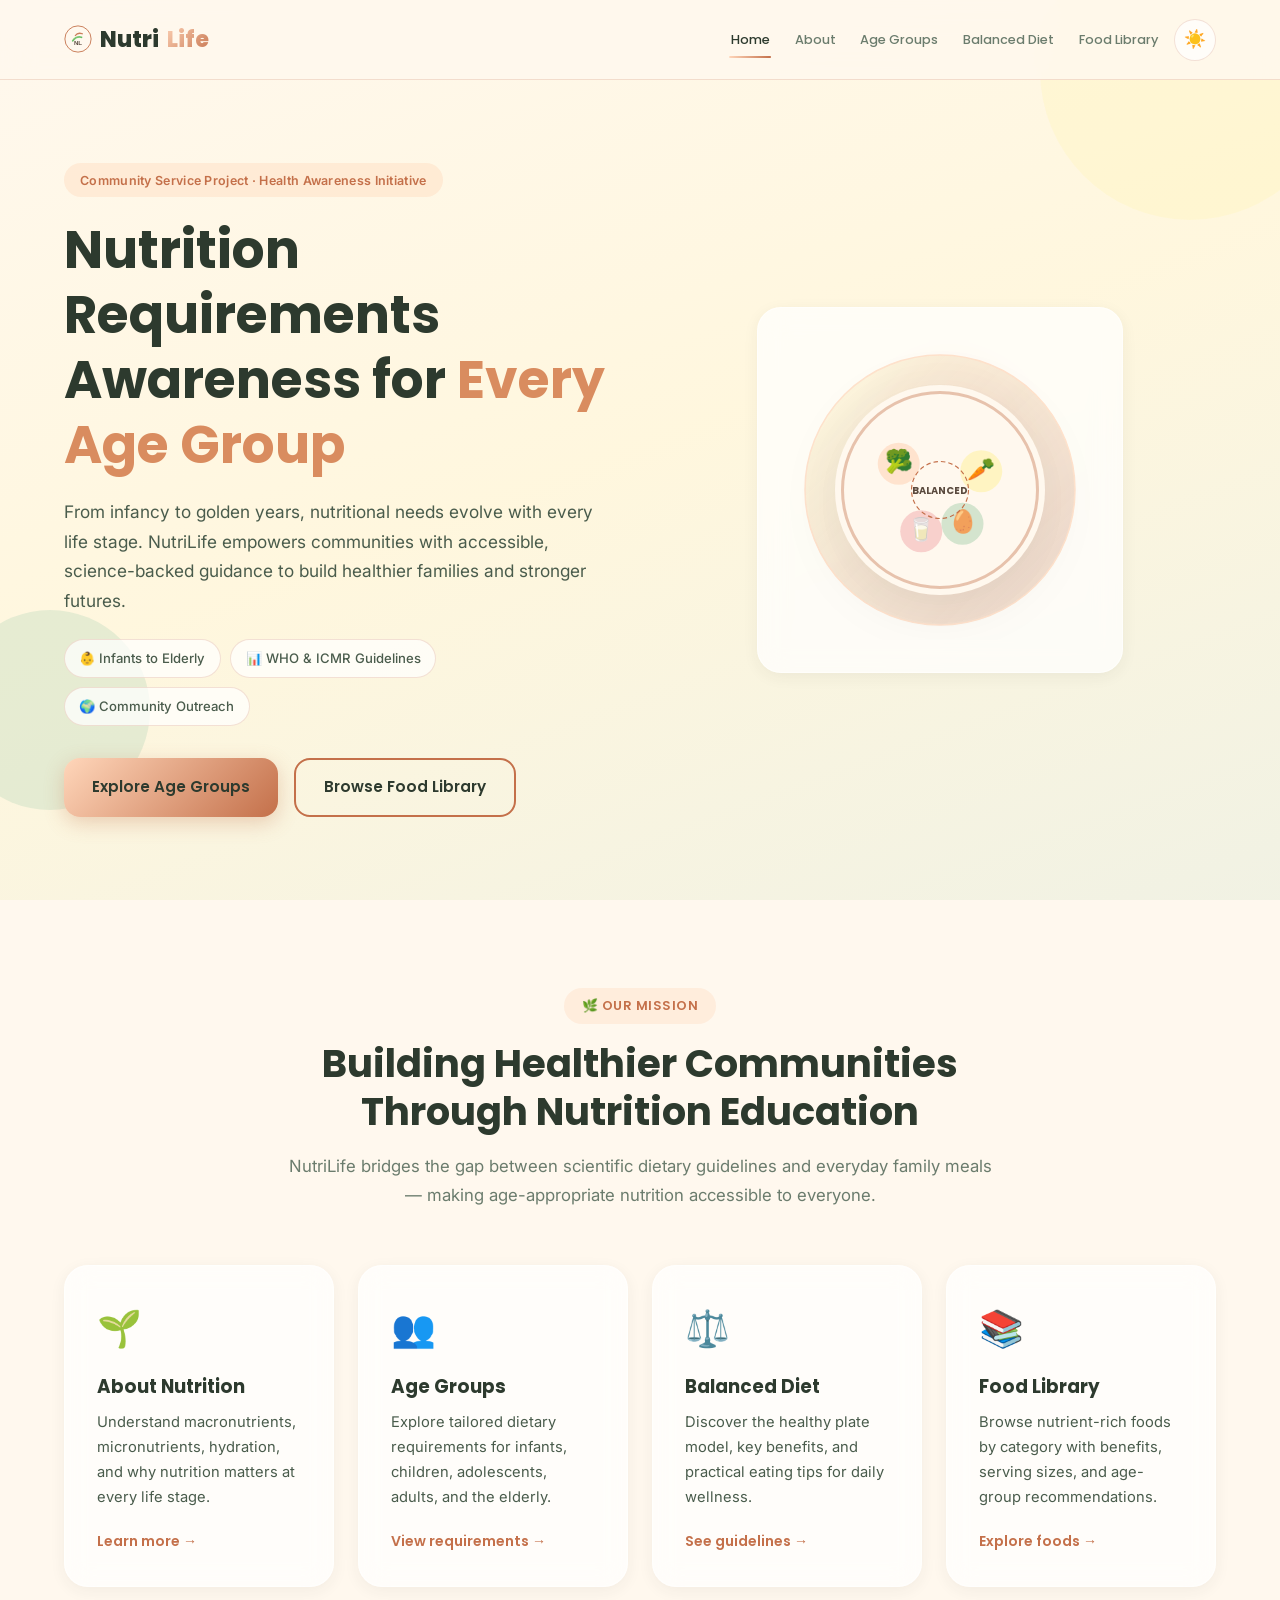
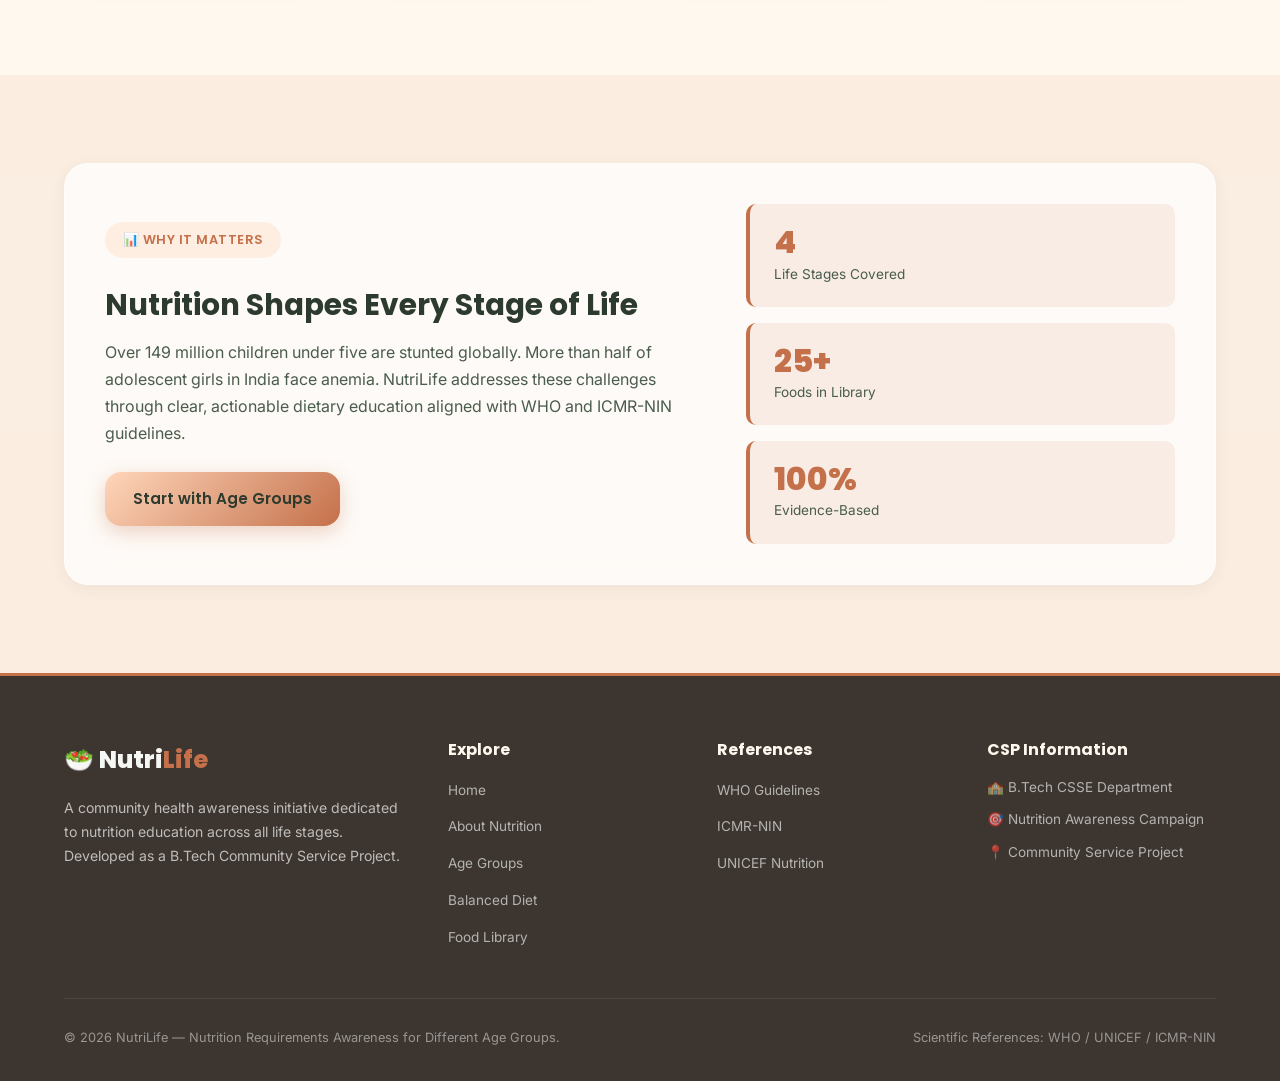
==== NutriLife/index.html @ 869814f8 "Add files via upload" ====
<!DOCTYPE html>
<html lang="en" data-theme="light">
<head>
  <meta charset="UTF-8">
  <meta name="viewport" content="width=device-width, initial-scale=1.0">
  <title>NutriLife | Home — Nutrition Awareness for Every Age Group</title>
  <meta name="description" content="NutriLife is a community health awareness initiative promoting evidence-based nutrition requirements across all life stages.">
  <link rel="icon" href="data:image/svg+xml,<svg xmlns=%22http://www.w3.org/2000/svg%22 viewBox=%220 0 100 100%22><text y=%22.9em%22 font-size=%2290%22>🥗</text></svg>">
  <link rel="preconnect" href="https://fonts.googleapis.com">
  <link rel="preconnect" href="https://fonts.gstatic.com" crossorigin>
  <link rel="stylesheet" href="css/style.css">
</head>
<body data-page="home">

  <a href="#main-content" class="skip-link">Skip to main content</a>

  <header class="header" id="header">
    <div class="container nav-container">
      <a href="index.html" class="logo" aria-label="NutriLife Home">
        <img src="images/logo-icon.svg" class="logo-icon" alt="NutriLife logo" aria-hidden="false">
        Nutri<span>Life</span>
      </a>
      <div class="header-right">
        <button class="nav-toggle" id="nav-toggle" aria-label="Open navigation menu" aria-expanded="false" aria-controls="nav-menu">
          <span class="nav-toggle-bar"></span>
          <span class="nav-toggle-bar"></span>
          <span class="nav-toggle-bar"></span>
        </button>
        <nav class="nav" aria-label="Primary navigation">
          <ul class="nav-menu" id="nav-menu">
            <li><a href="index.html" class="nav-link active">Home</a></li>
            <li><a href="about.html" class="nav-link">About</a></li>
            <li><a href="age-groups.html" class="nav-link">Age Groups</a></li>
            <li><a href="balanced-diet.html" class="nav-link">Balanced Diet</a></li>
            <li><a href="food-library.html" class="nav-link">Food Library</a></li>
          </ul>
        </nav>
        <button class="theme-toggle" id="theme-toggle" aria-label="Switch to dark mode">
          <span class="theme-icon theme-icon-light" aria-hidden="true">☀️</span>
          <span class="theme-icon theme-icon-dark" aria-hidden="true">🌙</span>
        </button>
      </div>
    </div>
  </header>

  <div class="nav-overlay" id="nav-overlay" aria-hidden="true"></div>

  <main id="main-content">

    <section class="hero">
      <div class="hero-bg-shapes" aria-hidden="true">
        <span class="shape shape-1"></span>
        <span class="shape shape-2"></span>
        <span class="shape shape-3"></span>
      </div>
      <div class="container hero-grid">
        <div class="hero-content reveal">
          <span class="hero-tag">Community Service Project · Health Awareness Initiative</span>
          <h1 class="hero-title">Nutrition Requirements Awareness for <span>Every Age Group</span></h1>
          <p class="hero-desc">From infancy to golden years, nutritional needs evolve with every life stage. NutriLife empowers communities with accessible, science-backed guidance to build healthier families and stronger futures.</p>
          <div class="hero-badges">
            <span class="hero-badge">👶 Infants to Elderly</span>
            <span class="hero-badge">📊 WHO &amp; ICMR Guidelines</span>
            <span class="hero-badge">🌍 Community Outreach</span>
          </div>
          <div class="hero-cta">
            <a href="age-groups.html" class="btn btn-primary">Explore Age Groups</a>
            <a href="food-library.html" class="btn btn-outline">Browse Food Library</a>
          </div>
        </div>
        <div class="hero-visual reveal reveal-delay-1">
          <div class="hero-plate glass-card">
            <svg class="hero-illustration" viewBox="0 0 400 400" xmlns="http://www.w3.org/2000/svg" role="img" aria-label="Balanced nutrition plate illustration">
              <defs>
                <linearGradient id="plateGrad" x1="0%" y1="0%" x2="100%" y2="100%">
                  <stop offset="0%" stop-color="#FFF4B8" stop-opacity="0.5"/>
                  <stop offset="100%" stop-color="#C4704A" stop-opacity="0.35"/>
                </linearGradient>
              </defs>
              <circle cx="200" cy="200" r="180" fill="url(#plateGrad)" stroke="#FFD6BA" stroke-width="2" opacity="0.7"/>
              <circle cx="200" cy="200" r="140" fill="#FFF8EE" filter="drop-shadow(0 15px 35px rgba(0,0,0,0.08))"/>
              <circle cx="200" cy="200" r="130" fill="none" stroke="#C4704A" stroke-width="4" opacity="0.4"/>
              <circle cx="145" cy="165" r="28" fill="#FFD6BA" opacity="0.6"/>
              <text x="145" y="172" font-size="30" text-anchor="middle">🥦</text>
              <circle cx="255" cy="175" r="28" fill="#FFF4B8" opacity="0.8"/>
              <text x="255" y="182" font-size="30" text-anchor="middle">🥕</text>
              <circle cx="175" cy="255" r="28" fill="#F4B6B6" opacity="0.6"/>
              <text x="175" y="262" font-size="30" text-anchor="middle">🥛</text>
              <circle cx="230" cy="245" r="28" fill="#B8D8BA" opacity="0.6"/>
              <text x="230" y="252" font-size="30" text-anchor="middle">🥚</text>
              <circle cx="200" cy="200" r="38" fill="none" stroke="#C4704A" stroke-width="1.5" stroke-dasharray="6,4"/>
              <text x="200" y="205" font-family="Poppins, sans-serif" font-size="13" font-weight="700" fill="#5a4a3e" text-anchor="middle">BALANCED</text>
            </svg>
          </div>
        </div>
      </div>
    </section>

    <section class="section">
      <div class="container">
        <div class="section-header reveal">
          <span class="section-tag">🌿 Our Mission</span>
          <h2 class="section-title">Building Healthier Communities Through Nutrition Education</h2>
          <p class="section-desc">NutriLife bridges the gap between scientific dietary guidelines and everyday family meals — making age-appropriate nutrition accessible to everyone.</p>
        </div>

        <div class="home-cards">
          <a href="about.html" class="home-card glass-card reveal">
            <span class="home-card-icon">🌱</span>
            <h3>About Nutrition</h3>
            <p>Understand macronutrients, micronutrients, hydration, and why nutrition matters at every life stage.</p>
            <span class="home-card-link">Learn more →</span>
          </a>
          <a href="age-groups.html" class="home-card glass-card reveal reveal-delay-1">
            <span class="home-card-icon">👥</span>
            <h3>Age Groups</h3>
            <p>Explore tailored dietary requirements for infants, children, adolescents, adults, and the elderly.</p>
            <span class="home-card-link">View requirements →</span>
          </a>
          <a href="balanced-diet.html" class="home-card glass-card reveal reveal-delay-2">
            <span class="home-card-icon">⚖️</span>
            <h3>Balanced Diet</h3>
            <p>Discover the healthy plate model, key benefits, and practical eating tips for daily wellness.</p>
            <span class="home-card-link">See guidelines →</span>
          </a>
          <a href="food-library.html" class="home-card glass-card reveal reveal-delay-3">
            <span class="home-card-icon">📚</span>
            <h3>Food Library</h3>
            <p>Browse nutrient-rich foods by category with benefits, serving sizes, and age-group recommendations.</p>
            <span class="home-card-link">Explore foods →</span>
          </a>
        </div>
      </div>
    </section>

    <section class="section section-alt">
      <div class="container">
        <div class="home-highlight glass-card reveal">
          <div class="home-highlight-content">
            <span class="section-tag">📊 Why It Matters</span>
            <h2>Nutrition Shapes Every Stage of Life</h2>
            <p>Over 149 million children under five are stunted globally. More than half of adolescent girls in India face anemia. NutriLife addresses these challenges through clear, actionable dietary education aligned with WHO and ICMR-NIN guidelines.</p>
            <a href="age-groups.html" class="btn btn-primary">Start with Age Groups</a>
          </div>
          <div class="home-highlight-stats">
            <div class="mini-stat"><strong>4</strong><span>Life Stages Covered</span></div>
            <div class="mini-stat"><strong>25+</strong><span>Foods in Library</span></div>
            <div class="mini-stat"><strong>100%</strong><span>Evidence-Based</span></div>
          </div>
        </div>
      </div>
    </section>

  </main>

  <footer class="footer">
    <div class="container">
      <div class="footer-grid">
        <div class="footer-brand">
          <div class="footer-logo">🥗 Nutri<span>Life</span></div>
          <p>A community health awareness initiative dedicated to nutrition education across all life stages. Developed as a B.Tech Community Service Project.</p>
        </div>
        <div class="footer-links">
          <h4>Explore</h4>
          <ul>
            <li><a href="index.html">Home</a></li>
            <li><a href="about.html">About Nutrition</a></li>
            <li><a href="age-groups.html">Age Groups</a></li>
            <li><a href="balanced-diet.html">Balanced Diet</a></li>
            <li><a href="food-library.html">Food Library</a></li>
          </ul>
        </div>
        <div class="footer-links">
          <h4>References</h4>
          <ul>
            <li><a href="https://www.who.int" target="_blank" rel="noopener noreferrer">WHO Guidelines</a></li>
            <li><a href="https://www.nin.res.in" target="_blank" rel="noopener noreferrer">ICMR-NIN</a></li>
            <li><a href="https://www.unicef.org/nutrition" target="_blank" rel="noopener noreferrer">UNICEF Nutrition</a></li>
          </ul>
        </div>
        <div class="footer-links">
          <h4>CSP Information</h4>
          <ul class="footer-info">
            <li>🏫 B.Tech CSSE Department</li>
            <li>🎯 Nutrition Awareness Campaign</li>
            <li>📍 Community Service Project</li>
          </ul>
        </div>
      </div>
      <div class="footer-bottom">
        <p>&copy; 2026 NutriLife — Nutrition Requirements Awareness for Different Age Groups.</p>
        <p>Scientific References: WHO / UNICEF / ICMR-NIN</p>
      </div>
    </div>
  </footer>

  <button class="scroll-top" id="scroll-top" aria-label="Scroll to top">↑</button>

  <script src="js/app.js"></script>
</body>
</html>
---- NutriLife/css/style.css ----
/* ============================================================
   NutriLife — Nutrition Requirements Awareness
   Complete Stylesheet · Pastel Design System
   ============================================================ */

@import url('https://fonts.googleapis.com/css2?family=Inter:wght@400;500;600&family=Poppins:wght@500;600;700;800&display=swap');

/* ---------- CSS Variables (Light Theme) ---------- */
:root {
  --pastel-yellow: #FFF4B8;
  --sage-green: #B8D8BA;
  --soft-peach: #FFD6BA;
  --warm-cream: #FFF8EE;
  --light-coral: #F4B6B6;
  --warm-terracotta: #C4704A;

  --bg-primary: var(--warm-cream);
  --bg-secondary: #FFFDF5;
  --bg-alt: rgba(196, 112, 74, 0.08);
  --bg-card: rgba(255, 255, 255, 0.72);
  --bg-card-hover: rgba(255, 255, 255, 0.88);
  --bg-footer: #3d3530;

  --text-primary: #2d3a2e;
  --text-secondary: #4a5c4c;
  --text-muted: #6b7c6d;
  --text-inverse: #f5f7f5;

  --accent-primary: #c4704a;
  --accent-secondary: var(--warm-terracotta);
  --accent-terra: #D98C5F;
  --accent-coral: #d48989;

  --border-color: rgba(196, 112, 74, 0.2);
  --border-strong: rgba(196, 112, 74, 0.4);

  --glass-blur: blur(14px);
  --glass-border: 1px solid rgba(255, 255, 255, 0.55);

  --font-display: 'Poppins', sans-serif;
  --font-body: 'Inter', sans-serif;

  --radius-sm: 10px;
  --radius-md: 16px;
  --radius-lg: 24px;
  --radius-full: 9999px;

  --shadow-sm: 0 4px 16px rgba(45, 58, 46, 0.06);
  --shadow-md: 0 8px 32px rgba(45, 58, 46, 0.1);
  --shadow-lg: 0 16px 48px rgba(45, 58, 46, 0.12);

  --header-height: 80px;
  --transition-fast: 150ms cubic-bezier(0.4, 0, 0.2, 1);
  --transition-normal: 300ms cubic-bezier(0.4, 0, 0.2, 1);
  --transition-slow: 500ms cubic-bezier(0.4, 0, 0.2, 1);
}

/* ---------- Dark Theme Variables ---------- */
[data-theme="dark"] {
  --bg-primary: #1a211b;
  --bg-secondary: #222b23;
  --bg-alt: rgba(196, 112, 74, 0.08);
  --bg-card: rgba(40, 50, 42, 0.75);
  --bg-card-hover: rgba(50, 62, 52, 0.88);
  --bg-footer: #151210;

  --text-primary: #e8efe9;
  --text-secondary: #b8c4b9;
  --text-muted: #8a968b;

  --border-color: rgba(196, 112, 74, 0.15);
  --border-strong: rgba(196, 112, 74, 0.3);
  --glass-border: 1px solid rgba(196, 112, 74, 0.12);

  --shadow-sm: 0 4px 16px rgba(0, 0, 0, 0.2);
  --shadow-md: 0 8px 32px rgba(0, 0, 0, 0.3);
  --shadow-lg: 0 16px 48px rgba(0, 0, 0, 0.4);
}

/* ---------- Reset & Base ---------- */
*, *::before, *::after {
  box-sizing: border-box;
  margin: 0;
  padding: 0;
}

html {
  font-size: 16px;
  scroll-behavior: smooth;
  scroll-padding-top: calc(var(--header-height) + 16px);
}

body {
  font-family: var(--font-body);
  color: var(--text-primary);
  background-color: var(--bg-primary);
  line-height: 1.7;
  overflow-x: hidden;
  -webkit-font-smoothing: antialiased;
  transition: background-color var(--transition-normal), color var(--transition-normal);
}

body.menu-open {
  overflow: hidden;
}

/* Skip link for keyboard users */
.skip-link {
  position: absolute;
  top: -100%;
  left: 1rem;
  z-index: 2000;
  padding: 0.75rem 1.25rem;
  background: var(--sage-green);
  color: var(--text-primary);
  font-family: var(--font-display);
  font-weight: 600;
  border-radius: var(--radius-sm);
  box-shadow: var(--shadow-md);
  transition: top var(--transition-fast);
}

.skip-link:focus {
  top: 1rem;
  outline: 2px solid var(--soft-peach);
  outline-offset: 2px;
}

img, svg { display: block; max-width: 100%; }

a {
  color: var(--accent-primary);
  text-decoration: none;
  transition: color var(--transition-fast);
}

a:hover { color: var(--accent-secondary); }

ul { list-style: none; }

h1, h2, h3, h4 {
  font-family: var(--font-display);
  font-weight: 700;
  line-height: 1.25;
  color: var(--text-primary);
}

h1 { font-size: clamp(2rem, 5.5vw, 3.25rem); }
h2 { font-size: clamp(1.6rem, 3.5vw, 2.4rem); }
h3 { font-size: clamp(1.2rem, 2.5vw, 1.6rem); }
h4 { font-size: 1.1rem; }

p { color: var(--text-secondary); margin-bottom: 1rem; }
p:last-child { margin-bottom: 0; }

.container {
  width: 100%;
  max-width: 1200px;
  margin: 0 auto;
  padding: 0 1.5rem;
}

.section {
  padding: 5.5rem 0;
  position: relative;
}

.section-alt {
  background-color: var(--bg-alt);
}

/* ---------- Section Headers ---------- */
.section-header {
  text-align: center;
  max-width: 720px;
  margin: 0 auto 3.5rem;
}

.section-tag {
  display: inline-block;
  font-family: var(--font-display);
  font-size: 0.8rem;
  font-weight: 600;
  letter-spacing: 0.5px;
  text-transform: uppercase;
  color: var(--accent-primary);
  background: rgba(255, 214, 186, 0.35);
  padding: 0.45rem 1.1rem;
  border-radius: var(--radius-full);
  margin-bottom: 1rem;
}

[data-theme="dark"] .section-tag {
  background: rgba(255, 214, 186, 0.12);
}

.section-title { margin-bottom: 1rem; }

.section-desc {
  font-size: 1.05rem;
  color: var(--text-muted);
}

/* ---------- Glassmorphism Card ---------- */
.glass-card {
  background: var(--bg-card);
  backdrop-filter: var(--glass-blur);
  -webkit-backdrop-filter: var(--glass-blur);
  border: var(--glass-border);
  border-radius: var(--radius-lg);
  box-shadow: var(--shadow-sm);
  transition: transform var(--transition-normal), box-shadow var(--transition-normal), background var(--transition-normal);
}

.glass-card:hover {
  background: var(--bg-card-hover);
  box-shadow: var(--shadow-md);
}

/* ---------- Buttons ---------- */
.btn {
  display: inline-flex;
  align-items: center;
  justify-content: center;
  gap: 0.5rem;
  padding: 0.9rem 1.75rem;
  font-family: var(--font-display);
  font-weight: 600;
  font-size: 0.95rem;
  border: none;
  border-radius: var(--radius-md);
  cursor: pointer;
  transition: all var(--transition-fast);
  text-decoration: none;
}

.btn-primary {
  background: linear-gradient(135deg, var(--soft-peach), var(--warm-terracotta));
  color: var(--text-primary);
  box-shadow: 0 6px 20px rgba(196, 112, 74, 0.3);
}

.btn-primary:hover {
  transform: translateY(-3px);
  box-shadow: 0 10px 28px rgba(196, 112, 74, 0.4);
  color: var(--text-primary);
}

.btn-outline {
  background: transparent;
  color: var(--text-primary);
  border: 2px solid var(--warm-terracotta);
}

.btn-outline:hover {
  background: rgba(196, 112, 74, 0.12);
  transform: translateY(-2px);
  color: var(--text-primary);
}

.btn-full { width: 100%; }

/* ---------- Scroll Reveal Animations ---------- */
.reveal {
  opacity: 0;
  transform: translateY(28px);
  transition: opacity var(--transition-slow), transform var(--transition-slow);
}

.reveal.active {
  opacity: 1;
  transform: translateY(0);
}

.reveal-delay-1 { transition-delay: 100ms; }
.reveal-delay-2 { transition-delay: 200ms; }
.reveal-delay-3 { transition-delay: 300ms; }

/* ---------- Header & Navigation ---------- */
.header {
  position: fixed;
  top: 0;
  left: 0;
  width: 100%;
  height: var(--header-height);
  background: rgba(255, 248, 238, 0.85);
  backdrop-filter: blur(16px);
  -webkit-backdrop-filter: blur(16px);
  border-bottom: 1px solid var(--border-color);
  z-index: 1000;
  transition: all var(--transition-normal);
}

[data-theme="dark"] .header {
  background: rgba(26, 33, 27, 0.9);
}

.header.scrolled {
  height: 70px;
  box-shadow: var(--shadow-sm);
}

.nav-container {
  display: flex;
  align-items: center;
  justify-content: space-between;
  height: 100%;
  gap: 1rem;
}

.header-right {
  display: flex;
  align-items: center;
  gap: 0.35rem;
  margin-left: auto;
}

.logo {
  display: flex;
  align-items: center;
  gap: 0.5rem;
  font-family: var(--font-display);
  font-size: 1.4rem;
  font-weight: 800;
  color: var(--text-primary);
  flex-shrink: 0;
}

.logo:hover { color: var(--accent-primary); }

.logo span {
  display: inline;
  margin: 0;
  padding: 0;
  color: var(--accent-terra);
}

.logo-icon {
  width: 1.75rem;
  height: 1.75rem;
  display: inline-block;
  object-fit: contain;
  vertical-align: middle;
  animation: float 4s ease-in-out infinite;
}

.logo span {
  background: linear-gradient(135deg, var(--soft-peach), var(--warm-terracotta));
  -webkit-background-clip: text;
  -webkit-text-fill-color: transparent;
  background-clip: text;
}

.nav { flex: none; display: flex; justify-content: flex-end; min-width: 0; }

.nav-menu {
  display: flex;
  align-items: center;
  gap: 0.25rem;
  list-style: none;
  flex-wrap: nowrap;
}

.nav-link {
  display: block;
  padding: 0.5rem 0.65rem;
  font-family: var(--font-display);
  font-size: 0.8rem;
  font-weight: 500;
  color: var(--text-muted);
  border-radius: var(--radius-sm);
  position: relative;
  transition: color var(--transition-fast);
  white-space: nowrap;
}

.nav-link::after {
  content: '';
  position: absolute;
  bottom: 0;
  left: 50%;
  transform: translateX(-50%);
  width: 0;
  height: 2px;
  background: linear-gradient(90deg, var(--soft-peach), var(--warm-terracotta));
  border-radius: var(--radius-full);
  transition: width var(--transition-normal);
}

.nav-link:hover,
.nav-link.active {
  color: var(--text-primary);
}

.nav-link:hover::after,
.nav-link.active::after {
  width: 70%;
}

/* Theme Toggle */
.theme-toggle {
  width: 42px;
  height: 42px;
  border-radius: var(--radius-full);
  border: 1px solid var(--border-color);
  background: var(--bg-card);
  cursor: pointer;
  display: flex;
  align-items: center;
  justify-content: center;
  font-size: 1.1rem;
  flex-shrink: 0;
  transition: all var(--transition-fast);
}

.theme-toggle:hover {
  background: var(--pastel-yellow);
  transform: scale(1.05);
}

[data-theme="dark"] .theme-icon-light { display: none; }
[data-theme="light"] .theme-icon-dark { display: none; }

/* Mobile Nav Toggle */
.nav-toggle {
  display: none;
  flex-direction: column;
  gap: 5px;
  background: none;
  border: none;
  cursor: pointer;
  padding: 6px;
}

.nav-toggle-bar {
  display: block;
  width: 24px;
  height: 2.5px;
  background: var(--text-primary);
  border-radius: 2px;
  transition: all var(--transition-normal);
}

.nav-toggle.active .nav-toggle-bar:nth-child(1) {
  transform: rotate(45deg) translate(5px, 5px);
}

.nav-toggle.active .nav-toggle-bar:nth-child(2) {
  opacity: 0;
}

.nav-toggle.active .nav-toggle-bar:nth-child(3) {
  transform: rotate(-45deg) translate(5px, -5px);
}

/* Mobile nav overlay */
.nav-overlay {
  position: fixed;
  inset: 0;
  background: rgba(45, 58, 46, 0.35);
  backdrop-filter: blur(2px);
  opacity: 0;
  visibility: hidden;
  transition: opacity var(--transition-normal), visibility var(--transition-normal);
  z-index: 999;
}

.nav-overlay.active {
  opacity: 1;
  visibility: visible;
}

/* ---------- Hero Section ---------- */
.hero {
  min-height: 100vh;
  display: flex;
  align-items: center;
  padding-top: var(--header-height);
  position: relative;
  overflow: hidden;
  background: linear-gradient(160deg, var(--warm-cream) 0%, rgba(255, 244, 184, 0.3) 50%, rgba(184, 216, 186, 0.2) 100%);
}

[data-theme="dark"] .hero {
  background: linear-gradient(160deg, var(--bg-primary) 0%, rgba(184, 216, 186, 0.05) 100%);
}

.hero-bg-shapes {
  position: absolute;
  inset: 0;
  pointer-events: none;
  overflow: hidden;
}

.shape {
  position: absolute;
  border-radius: 50%;
  opacity: 0.35;
  animation: float 8s ease-in-out infinite;
}

.shape-1 {
  width: 300px;
  height: 300px;
  background: var(--pastel-yellow);
  top: -80px;
  right: -60px;
}

.shape-2 {
  width: 200px;
  height: 200px;
  background: var(--sage-green);
  bottom: 10%;
  left: -50px;
  animation-delay: 2s;
}

.shape-3 {
  width: 150px;
  height: 150px;
  background: var(--light-coral);
  top: 40%;
  right: 20%;
  animation-delay: 4s;
}

.hero-grid {
  display: grid;
  grid-template-columns: 1fr 1fr;
  gap: 3rem;
  align-items: center;
  position: relative;
  z-index: 1;
}

.hero-tag {
  display: inline-block;
  font-size: 0.78rem;
  font-weight: 600;
  letter-spacing: 0.3px;
  color: var(--accent-primary);
  background: rgba(255, 214, 186, 0.4);
  padding: 0.4rem 1rem;
  border-radius: var(--radius-full);
  margin-bottom: 1.25rem;
}

.hero-title { margin-bottom: 1.25rem; }

.hero-title span {
  color: var(--accent-terra);
}

.hero-desc {
  font-size: 1.08rem;
  max-width: 540px;
  margin-bottom: 1.5rem;
}

.hero-badges {
  display: flex;
  flex-wrap: wrap;
  gap: 0.6rem;
  margin-bottom: 2rem;
}

.hero-badge {
  font-size: 0.82rem;
  font-weight: 500;
  padding: 0.45rem 0.9rem;
  background: var(--bg-card);
  border: 1px solid var(--border-color);
  border-radius: var(--radius-full);
  color: var(--text-secondary);
  transition: all var(--transition-fast);
}

.hero-badge:hover {
  background: var(--pastel-yellow);
  transform: translateY(-2px);
}

.hero-cta {
  display: flex;
  flex-wrap: wrap;
  gap: 1rem;
}

.hero-visual {
  display: flex;
  justify-content: center;
}

.hero-plate {
  padding: 2rem;
  animation: float 5s ease-in-out infinite;
}

.hero-illustration {
  width: 100%;
  max-width: 380px;
}

/* ---------- Page Hero (Inner Pages) ---------- */
.page-hero {
  padding: calc(var(--header-height) + 3rem) 0 3rem;
  background: linear-gradient(160deg, var(--warm-cream) 0%, rgba(255, 244, 184, 0.25) 50%, rgba(196, 112, 74, 0.08) 100%);
  text-align: center;
}

[data-theme="dark"] .page-hero {
  background: linear-gradient(160deg, var(--bg-primary) 0%, rgba(196, 112, 74, 0.06) 100%);
}

.page-hero-title {
  font-size: clamp(2rem, 4.5vw, 2.75rem);
  margin-bottom: 1rem;
}

.page-hero-desc {
  max-width: 640px;
  margin: 0 auto;
  font-size: 1.05rem;
  color: var(--text-muted);
}

/* ---------- Home Page Cards ---------- */
.home-cards {
  display: grid;
  grid-template-columns: repeat(auto-fit, minmax(260px, 1fr));
  gap: 1.5rem;
}

.home-card {
  display: flex;
  flex-direction: column;
  padding: 2rem;
  text-decoration: none;
  color: inherit;
  transition: transform var(--transition-normal), box-shadow var(--transition-normal);
}

.home-card:hover {
  transform: translateY(-8px);
  color: inherit;
}

.home-card-icon {
  font-size: 2.25rem;
  margin-bottom: 1rem;
}

.home-card h3 {
  margin-bottom: 0.75rem;
  font-size: 1.15rem;
}

.home-card p {
  font-size: 0.92rem;
  flex: 1;
  margin-bottom: 1.25rem;
}

.home-card-link {
  font-family: var(--font-display);
  font-weight: 600;
  font-size: 0.88rem;
  color: var(--warm-terracotta);
}

.home-highlight {
  display: grid;
  grid-template-columns: 1.4fr 1fr;
  gap: 2.5rem;
  align-items: center;
  padding: 2.5rem;
}

.home-highlight h2 {
  margin: 0.75rem 0 1rem;
  font-size: clamp(1.4rem, 3vw, 1.85rem);
}

.home-highlight p {
  margin-bottom: 1.5rem;
}

.home-highlight-stats {
  display: flex;
  flex-direction: column;
  gap: 1rem;
}

.mini-stat {
  background: rgba(196, 112, 74, 0.1);
  border-left: 4px solid var(--warm-terracotta);
  border-radius: var(--radius-sm);
  padding: 1.25rem 1.5rem;
}

.mini-stat strong {
  display: block;
  font-family: var(--font-display);
  font-size: 2rem;
  font-weight: 800;
  color: var(--warm-terracotta);
  line-height: 1.1;
}

.mini-stat span {
  font-size: 0.85rem;
  color: var(--text-secondary);
}

/* ---------- Guidelines Grid (About Page) ---------- */
.guidelines-grid {
  display: grid;
  grid-template-columns: repeat(auto-fit, minmax(280px, 1fr));
  gap: 1.5rem;
}

.guideline-card {
  padding: 2rem;
}

.guideline-card h3 {
  margin-bottom: 0.75rem;
  color: var(--warm-terracotta);
}

.guideline-card p {
  font-size: 0.92rem;
  margin: 0;
}

/* ---------- Food Library Page ---------- */
.library-toolbar {
  display: flex;
  flex-direction: column;
  gap: 1.25rem;
  margin-bottom: 1.5rem;
}

.library-search-wrap {
  max-width: 480px;
}

.library-search {
  background: var(--bg-card);
}

.library-filters {
  display: flex;
  flex-wrap: wrap;
  gap: 0.6rem;
}

.library-filter {
  background: var(--bg-card);
  border: 2px solid var(--border-color);
  border-radius: var(--radius-full);
  padding: 0.55rem 1.1rem;
  font-family: var(--font-display);
  font-size: 0.82rem;
  font-weight: 500;
  color: var(--text-muted);
  cursor: pointer;
  transition: all var(--transition-fast);
}

.library-filter:hover {
  border-color: var(--warm-terracotta);
  color: var(--text-primary);
}

.library-filter.active {
  background: linear-gradient(135deg, rgba(255, 214, 186, 0.5), rgba(196, 112, 74, 0.15));
  border-color: var(--warm-terracotta);
  color: var(--text-primary);
}

.library-count {
  font-size: 0.88rem;
  color: var(--text-muted);
  margin-bottom: 1.25rem;
}

.library-empty {
  text-align: center;
  padding: 3rem 1rem;
  color: var(--text-muted);
  font-size: 1rem;
}

.library-empty.hidden {
  display: none;
}

.food-library-grid {
  display: grid;
  grid-template-columns: repeat(auto-fill, minmax(300px, 1fr));
  gap: 1.5rem;
}

.food-lib-card {
  padding: 1.75rem;
  transition: transform var(--transition-normal);
}

.food-lib-card:hover {
  transform: translateY(-6px);
}

.food-lib-header {
  display: flex;
  align-items: center;
  gap: 1rem;
  margin-bottom: 1rem;
}

.food-lib-icon {
  font-size: 2.5rem;
  line-height: 1;
}

.food-lib-header h3 {
  font-size: 1.1rem;
  margin-bottom: 0.2rem;
}

.food-lib-category {
  font-size: 0.75rem;
  font-weight: 600;
  text-transform: uppercase;
  letter-spacing: 0.4px;
  color: var(--warm-terracotta);
}

.food-lib-benefits {
  font-size: 0.9rem;
  margin-bottom: 1rem;
}

.food-lib-nutrients {
  display: flex;
  flex-wrap: wrap;
  gap: 0.4rem;
  margin-bottom: 1rem;
}

.nutrient-badge {
  font-size: 0.72rem;
  font-weight: 600;
  background: rgba(255, 244, 184, 0.45);
  border: 1px solid var(--border-color);
  padding: 0.25rem 0.55rem;
  border-radius: var(--radius-sm);
}

.food-lib-meta {
  font-size: 0.82rem;
  color: var(--text-secondary);
  display: flex;
  flex-direction: column;
  gap: 0.4rem;
  padding-top: 1rem;
  border-top: 1px dashed var(--border-color);
}

.food-lib-meta strong {
  color: var(--text-primary);
}

.visually-hidden {
  position: absolute;
  width: 1px;
  height: 1px;
  padding: 0;
  margin: -1px;
  overflow: hidden;
  clip: rect(0, 0, 0, 0);
  white-space: nowrap;
  border: 0;
}

/* ---------- About Section ---------- */
.about-grid {
  display: grid;
  grid-template-columns: 1fr 1fr;
  gap: 2rem;
  align-items: start;
}

.about-nutrition-layout {
  grid-template-columns: 1fr;
  gap: 1.5rem;
}

.about-intro {
  padding: 2.5rem;
}

.about-nutrition-layout .about-intro {
  display: grid;
  grid-template-columns: minmax(0, 1.45fr) minmax(280px, 0.8fr);
  gap: 2rem;
  align-items: center;
  padding: 2rem 2.25rem;
}

.about-intro h2,
.about-intro h3 { margin-bottom: 1rem; }

.about-list {
  margin-top: 1.25rem;
  display: flex;
  flex-direction: column;
  gap: 0.6rem;
}

.about-list li {
  position: relative;
  padding-left: 1.5rem;
  font-size: 0.95rem;
  color: var(--text-secondary);
}

.about-list li::before {
  content: '✓';
  position: absolute;
  left: 0;
  color: var(--warm-terracotta);
  font-weight: 700;
}

.about-nutrition-layout .about-list {
  margin-top: 0;
}

.about-carousel {
  overflow: hidden;
  width: 100%;
  padding: 0.25rem 0.15rem 0.5rem;
}

.about-cards {
  --about-card-gap: 1.25rem;
  --about-cards-visible: 4;
  display: flex;
  gap: var(--about-card-gap);
  will-change: transform, opacity;
}

.about-cards.is-sliding {
  opacity: 0.72;
  transform: translateX(calc(-1 * ((100% - (var(--about-cards-visible) - 1) * var(--about-card-gap)) / var(--about-cards-visible) + var(--about-card-gap))));
  transition: transform 760ms cubic-bezier(0.4, 0, 0.2, 1), opacity 760ms cubic-bezier(0.4, 0, 0.2, 1);
}

.about-card {
  flex: 0 0 calc((100% - (var(--about-cards-visible) - 1) * var(--about-card-gap)) / var(--about-cards-visible));
  padding: 1.75rem;
}

.about-card-icon {
  font-size: 2rem;
  display: block;
  margin-bottom: 0.75rem;
}

.about-card h4 { margin-bottom: 0.5rem; }

.about-card p { font-size: 0.9rem; }

/* ---------- Age Groups Section ---------- */
.age-explorer-section {
  padding-top: calc(var(--header-height) + 3rem);
}

.age-explorer-intro {
  text-align: center;
  max-width: 720px;
  margin: 0 auto 3rem;
}

.age-explorer-title {
  font-size: clamp(2rem, 4.5vw, 2.75rem);
  color: var(--text-primary);
  margin-bottom: 0.75rem;
}

.age-explorer-accent {
  display: block;
  width: 56px;
  height: 4px;
  background: var(--warm-terracotta);
  border-radius: var(--radius-full);
  margin: 0 auto 1.25rem;
}

.age-explorer-desc {
  font-size: 1.05rem;
  color: var(--text-muted);
  line-height: 1.7;
}

.age-explorer-cards {
  display: grid;
  grid-template-columns: repeat(4, 1fr);
  gap: 1.25rem;
  margin-bottom: 2.5rem;
}

.age-explorer-card {
  background: var(--bg-card);
  border: 1px solid var(--border-color);
  border-radius: var(--radius-lg);
  padding: 2rem 1.25rem;
  display: flex;
  flex-direction: column;
  align-items: center;
  text-align: center;
  cursor: pointer;
  box-shadow: var(--shadow-sm);
  transition: transform var(--transition-normal), box-shadow var(--transition-normal), border-color var(--transition-fast);
}

.age-explorer-card:hover {
  transform: translateY(-6px);
  box-shadow: var(--shadow-md);
  border-color: var(--warm-terracotta);
}

.age-explorer-card.active {
  border-color: var(--warm-terracotta);
  box-shadow: 0 8px 28px rgba(196, 112, 74, 0.18);
  transform: translateY(-4px);
}

.age-explorer-icon {
  width: 72px;
  height: 72px;
  border-radius: var(--radius-full);
  display: flex;
  align-items: center;
  justify-content: center;
  font-size: 2rem;
  margin-bottom: 1.25rem;
}

.age-icon-yellow { background: rgba(255, 244, 184, 0.85); }
.age-icon-pink { background: rgba(244, 182, 182, 0.55); }
.age-icon-green { background: rgba(184, 216, 186, 0.65); }
.age-icon-peach { background: rgba(255, 214, 186, 0.75); }

.age-explorer-name {
  font-family: var(--font-display);
  font-weight: 700;
  font-size: 1.05rem;
  color: var(--text-primary);
  margin-bottom: 0.35rem;
}

.age-explorer-range {
  font-size: 0.88rem;
  color: var(--text-muted);
}

.age-tabs {
  display: flex;
  flex-wrap: wrap;
  justify-content: center;
  gap: 0.75rem;
  margin-bottom: 2rem;
}

.age-tab {
  background: var(--bg-card);
  border: 2px solid var(--border-color);
  border-radius: var(--radius-md);
  padding: 0.85rem 1.25rem;
  font-family: var(--font-display);
  font-weight: 600;
  font-size: 0.85rem;
  color: var(--text-muted);
  cursor: pointer;
  text-align: center;
  line-height: 1.4;
  transition: all var(--transition-fast);
}

.age-tab small {
  display: block;
  font-weight: 500;
  font-size: 0.72rem;
  opacity: 0.75;
}

.age-tab:hover {
  border-color: var(--warm-terracotta);
  color: var(--text-primary);
}

.age-tab.active {
  background: linear-gradient(135deg, rgba(255, 244, 184, 0.6), rgba(196, 112, 74, 0.15));
  border-color: var(--warm-terracotta);
  color: var(--text-primary);
  box-shadow: var(--shadow-sm);
}

.age-panel {
  padding: 2.5rem;
  min-height: 400px;
  transition: opacity var(--transition-normal), transform var(--transition-normal);
}

.age-panel-header {
  display: flex;
  align-items: center;
  gap: 1.25rem;
  margin-bottom: 1.5rem;
  padding-bottom: 1.5rem;
  border-bottom: 2px dashed var(--border-color);
}

.age-panel-icon { font-size: 3rem; }

.age-panel-tagline {
  font-size: 1.05rem;
  font-weight: 500;
  color: var(--accent-primary);
  margin-top: 0.25rem;
}

.age-panel-body {
  display: grid;
  grid-template-columns: 1.2fr 1fr;
  gap: 2.5rem;
}

.age-req-grid {
  display: grid;
  grid-template-columns: 1fr 1fr;
  gap: 1rem;
  margin-top: 1.5rem;
}

.age-req-item {
  background: rgba(255, 244, 184, 0.2);
  border-radius: var(--radius-sm);
  padding: 1rem;
  border-left: 3px solid var(--warm-terracotta);
}

[data-theme="dark"] .age-req-item {
  background: rgba(184, 216, 186, 0.08);
}

.age-req-label {
  font-size: 0.75rem;
  font-weight: 600;
  color: var(--text-muted);
  text-transform: uppercase;
  letter-spacing: 0.3px;
}

.age-req-value {
  font-family: var(--font-display);
  font-size: 1.05rem;
  font-weight: 700;
  color: var(--text-primary);
  margin: 0.25rem 0 0.5rem;
}

.age-req-bar {
  height: 5px;
  background: rgba(184, 216, 186, 0.3);
  border-radius: var(--radius-full);
  overflow: hidden;
}

.age-req-fill {
  height: 100%;
  border-radius: var(--radius-full);
  background: linear-gradient(90deg, var(--soft-peach), var(--warm-terracotta));
  transition: width var(--transition-slow);
}

.age-side-section { margin-bottom: 1.5rem; }

.age-side-section h4 {
  font-size: 0.85rem;
  text-transform: uppercase;
  letter-spacing: 0.5px;
  margin-bottom: 0.75rem;
  color: var(--text-primary);
}

.nutrient-tags {
  display: flex;
  flex-wrap: wrap;
  gap: 0.5rem;
}

.nutrient-tag {
  background: rgba(184, 216, 186, 0.25);
  border: 1px solid var(--border-color);
  border-radius: var(--radius-sm);
  padding: 0.4rem 0.75rem;
  font-size: 0.78rem;
}

.nutrient-tag strong {
  display: block;
  font-size: 0.82rem;
  color: var(--text-primary);
}

.food-grid-mini {
  display: grid;
  grid-template-columns: 1fr 1fr;
  gap: 0.6rem;
}

.food-mini {
  background: rgba(255, 214, 186, 0.2);
  border-radius: var(--radius-sm);
  padding: 0.65rem 0.85rem;
  font-size: 0.82rem;
}

.food-mini strong { color: var(--text-primary); display: block; }

.def-warning {
  background: rgba(244, 182, 182, 0.15);
  border-left: 3px solid var(--light-coral);
  border-radius: 0 var(--radius-sm) var(--radius-sm) 0;
  padding: 0.85rem 1rem;
  margin-bottom: 0.6rem;
  font-size: 0.85rem;
}

.def-warning strong { color: var(--accent-coral); }

/* ---------- Balanced Diet Section ---------- */
.balance-grid {
  display: grid;
  grid-template-columns: 1fr 1fr;
  gap: 2rem;
  align-items: start;
}

.balance-visual {
  padding: 2.5rem;
}

.balance-visual h3 { margin-bottom: 1.5rem; text-align: center; }

.plate-model {
  display: grid;
  grid-template-columns: 1fr 1fr;
  grid-template-rows: auto auto;
  gap: 0.75rem;
  margin-bottom: 1.5rem;
}

.plate-segment {
  padding: 1.25rem;
  border-radius: var(--radius-md);
  text-align: center;
  font-size: 0.85rem;
  line-height: 1.5;
  transition: transform var(--transition-fast);
}

.plate-segment:hover { transform: scale(1.03); }

.plate-segment span { font-size: 1.5rem; display: block; margin-bottom: 0.25rem; }

.plate-veg {
  grid-column: 1 / -1;
  background: rgba(184, 216, 186, 0.35);
}

.plate-grain { background: rgba(255, 244, 184, 0.45); }
.plate-protein { background: rgba(255, 214, 186, 0.4); }

.plate-note {
  font-size: 0.88rem;
  text-align: center;
  color: var(--text-muted);
}

.balance-benefits {
  display: flex;
  flex-direction: column;
  gap: 1rem;
}

.benefit-card {
  display: flex;
  align-items: flex-start;
  gap: 1.25rem;
  padding: 1.5rem;
}

.benefit-icon { font-size: 2rem; flex-shrink: 0; }

.benefit-card h4 { margin-bottom: 0.35rem; }
.benefit-card p { font-size: 0.9rem; margin: 0; }

/* ---------- Deficiencies Section ---------- */
.def-grid {
  display: grid;
  grid-template-columns: repeat(auto-fit, minmax(280px, 1fr));
  gap: 1.5rem;
}

.def-card {
  padding: 2rem;
  border-top: 4px solid var(--light-coral);
}

.def-card:hover { transform: translateY(-6px); }

.def-category {
  font-size: 0.72rem;
  font-weight: 700;
  text-transform: uppercase;
  letter-spacing: 0.5px;
  color: var(--accent-coral);
  margin-bottom: 0.5rem;
}

.def-card h3 { margin-bottom: 1rem; }

.def-detail { margin-bottom: 0.85rem; }

.def-detail-title {
  font-weight: 700;
  font-size: 0.85rem;
  color: var(--text-primary);
  margin-bottom: 0.2rem;
}

.def-detail p { font-size: 0.88rem; margin: 0; }

.def-foods {
  display: flex;
  flex-wrap: wrap;
  gap: 0.4rem;
  margin-top: 0.5rem;
}

.def-food-badge {
  font-size: 0.75rem;
  font-weight: 600;
  background: rgba(255, 244, 184, 0.4);
  border: 1px solid var(--border-color);
  padding: 0.2rem 0.55rem;
  border-radius: var(--radius-sm);
}

/* ---------- Tips Section ---------- */
.tips-grid {
  display: grid;
  grid-template-columns: repeat(auto-fit, minmax(300px, 1fr));
  gap: 1.5rem;
}

.tip-card {
  padding: 2rem;
  position: relative;
  overflow: hidden;
}

.tip-card:hover { transform: translateY(-6px); }

.tip-number {
  font-family: var(--font-display);
  font-size: 2.5rem;
  font-weight: 800;
  color: rgba(184, 216, 186, 0.4);
  position: absolute;
  top: 1rem;
  right: 1.5rem;
  line-height: 1;
}

.tip-card h4 { margin-bottom: 0.75rem; position: relative; }
.tip-card p { font-size: 0.92rem; position: relative; }

/* ---------- Programs Section ---------- */
.programs-grid {
  display: grid;
  grid-template-columns: repeat(auto-fit, minmax(280px, 1fr));
  gap: 1.5rem;
}

.program-card {
  padding: 2rem;
}

.program-card:hover { transform: translateY(-6px); }

.program-icon {
  font-size: 2.5rem;
  margin-bottom: 1rem;
}

.program-card h4 { margin-bottom: 0.75rem; }

.program-card > p { font-size: 0.92rem; margin-bottom: 1.25rem; }

.program-features li {
  font-size: 0.85rem;
  color: var(--text-secondary);
  padding: 0.35rem 0 0.35rem 1.25rem;
  position: relative;
}

.program-features li::before {
  content: '•';
  position: absolute;
  left: 0;
  color: var(--sage-green);
  font-weight: 700;
}

/* ---------- Statistics Section ---------- */
.stats-grid {
  display: grid;
  grid-template-columns: repeat(4, 1fr);
  gap: 1.5rem;
  margin-bottom: 2.5rem;
}

.stat-card {
  padding: 2rem 1.5rem;
  text-align: center;
}

.stat-card:hover { transform: translateY(-5px); }

.stat-icon { font-size: 2rem; display: block; margin-bottom: 0.75rem; }

.stat-value {
  font-family: var(--font-display);
  font-size: 2.5rem;
  font-weight: 800;
  color: var(--text-primary);
  line-height: 1.1;
  margin-bottom: 0.5rem;
}

.stat-card h4 {
  font-size: 0.95rem;
  margin-bottom: 0.5rem;
}

.stat-card p { font-size: 0.82rem; margin: 0; }

.facts-row {
  display: flex;
  flex-direction: column;
  gap: 1rem;
}

.fact-bar { padding: 1.25rem 1.5rem; }

.fact-bar-header {
  display: flex;
  justify-content: space-between;
  align-items: center;
  margin-bottom: 0.75rem;
  font-size: 0.9rem;
  font-weight: 500;
}

.fact-bar-header strong {
  font-family: var(--font-display);
  font-size: 1.2rem;
  color: var(--accent-primary);
}

.fact-bar-track {
  height: 10px;
  background: rgba(184, 216, 186, 0.25);
  border-radius: var(--radius-full);
  overflow: hidden;
}

.fact-bar-fill {
  height: 100%;
  width: 0;
  border-radius: var(--radius-full);
  background: linear-gradient(90deg, var(--soft-peach), var(--warm-terracotta));
  transition: width 1.5s cubic-bezier(0.4, 0, 0.2, 1);
}

.fact-bar-fill.animated {
  width: var(--fill-width, 0%);
}

/* ---------- FAQ Section ---------- */
.faq-list {
  max-width: 800px;
  margin: 0 auto;
  display: flex;
  flex-direction: column;
  gap: 0.75rem;
}

.faq-item {
  background: var(--bg-card);
  border: 1px solid var(--border-color);
  border-radius: var(--radius-md);
  overflow: hidden;
  transition: box-shadow var(--transition-fast);
}

.faq-item:hover { box-shadow: var(--shadow-sm); }

.faq-question {
  width: 100%;
  display: flex;
  justify-content: space-between;
  align-items: center;
  gap: 1rem;
  padding: 1.25rem 1.5rem;
  background: none;
  border: none;
  cursor: pointer;
  font-family: var(--font-display);
  font-weight: 600;
  font-size: 0.95rem;
  color: var(--text-primary);
  text-align: left;
  transition: background var(--transition-fast);
}

.faq-question:hover { background: rgba(255, 244, 184, 0.15); }

.faq-icon {
  font-size: 1.4rem;
  font-weight: 300;
  color: var(--accent-primary);
  transition: transform var(--transition-normal);
  flex-shrink: 0;
}

.faq-item.open .faq-icon { transform: rotate(45deg); }

.faq-answer {
  display: grid;
  grid-template-rows: 0fr;
  transition: grid-template-rows var(--transition-normal);
}

.faq-item.open .faq-answer {
  grid-template-rows: 1fr;
}

.faq-answer-inner {
  overflow: hidden;
}

.faq-answer-inner p {
  padding: 0 1.5rem 1.25rem;
  font-size: 0.92rem;
}

/* ---------- Contact Section ---------- */
.contact-grid {
  display: grid;
  grid-template-columns: 1fr 1.2fr;
  gap: 2.5rem;
  align-items: start;
}

.contact-info {
  display: flex;
  flex-direction: column;
  gap: 1rem;
}

.contact-item {
  display: flex;
  align-items: flex-start;
  gap: 1rem;
  padding: 1.25rem;
}

.contact-icon { font-size: 1.5rem; flex-shrink: 0; }

.contact-item h4 { margin-bottom: 0.25rem; font-size: 0.95rem; }
.contact-item p { font-size: 0.88rem; margin: 0; }

.contact-form {
  padding: 2.5rem;
}

.contact-form h3 { margin-bottom: 1.5rem; }

.form-group {
  margin-bottom: 1.15rem;
}

.form-group label {
  display: block;
  font-family: var(--font-display);
  font-weight: 600;
  font-size: 0.85rem;
  margin-bottom: 0.4rem;
  color: var(--text-primary);
}

.required { color: var(--accent-coral); }

.form-input {
  width: 100%;
  padding: 0.75rem 1rem;
  border: 1.5px solid var(--border-color);
  border-radius: var(--radius-sm);
  font-family: var(--font-body);
  font-size: 0.92rem;
  color: var(--text-primary);
  background: rgba(255, 255, 255, 0.5);
  outline: none;
  transition: all var(--transition-fast);
}

[data-theme="dark"] .form-input {
  background: rgba(30, 38, 32, 0.6);
}

.form-input:focus {
  border-color: var(--warm-terracotta);
  box-shadow: 0 0 0 3px rgba(196, 112, 74, 0.2);
}

.form-input.error { border-color: var(--light-coral); }

.form-textarea { resize: vertical; min-height: 120px; }

.form-error {
  display: block;
  font-size: 0.78rem;
  color: var(--accent-coral);
  margin-top: 0.3rem;
  min-height: 1rem;
}

.form-status {
  padding: 0.85rem 1rem;
  border-radius: var(--radius-sm);
  font-size: 0.88rem;
  font-weight: 500;
  margin-bottom: 1rem;
  display: none;
}

.form-status.success {
  display: block;
  background: rgba(184, 216, 186, 0.25);
  border: 1px solid var(--sage-green);
  color: var(--text-primary);
}

.form-status.error {
  display: block;
  background: rgba(244, 182, 182, 0.2);
  border: 1px solid var(--light-coral);
  color: var(--text-primary);
}

/* ---------- Footer ---------- */
.footer {
  background: var(--bg-footer);
  color: var(--text-inverse);
  padding: 4rem 0 2rem;
  border-top: 3px solid var(--warm-terracotta);
}

.footer-grid {
  display: grid;
  grid-template-columns: 1.5fr 1fr 1fr 1fr;
  gap: 2.5rem;
  margin-bottom: 3rem;
}

.footer-logo {
  font-family: var(--font-display);
  font-size: 1.5rem;
  font-weight: 800;
  margin-bottom: 1rem;
}

.footer-logo span { color: var(--warm-terracotta); }

.footer-brand p {
  font-size: 0.88rem;
  color: rgba(245, 247, 245, 0.7);
  line-height: 1.7;
  margin-bottom: 1.25rem;
}

.footer-social {
  display: flex;
  gap: 0.75rem;
}

.footer-social a {
  width: 40px;
  height: 40px;
  display: flex;
  align-items: center;
  justify-content: center;
  background: rgba(255, 255, 255, 0.08);
  border-radius: var(--radius-full);
  font-size: 1.1rem;
  transition: all var(--transition-fast);
}

.footer-social a:hover {
  background: rgba(196, 112, 74, 0.3);
  transform: translateY(-3px);
}

.footer-links h4 {
  color: var(--warm-cream);
  font-size: 1rem;
  margin-bottom: 1rem;
}

.footer-links ul { display: flex; flex-direction: column; gap: 0.6rem; }

.footer-links a,
.footer-info li {
  font-size: 0.85rem;
  color: rgba(245, 247, 245, 0.65);
  transition: color var(--transition-fast);
}

.footer-links a:hover { color: var(--soft-peach); }

.footer-bottom {
  border-top: 1px solid rgba(255, 255, 255, 0.08);
  padding-top: 1.75rem;
  display: flex;
  justify-content: space-between;
  flex-wrap: wrap;
  gap: 0.75rem;
}

.footer-bottom p {
  font-size: 0.8rem;
  color: rgba(245, 247, 245, 0.5);
  margin: 0;
}

/* ---------- Scroll to Top ---------- */
.scroll-top {
  position: fixed;
  bottom: 2rem;
  right: 2rem;
  width: 48px;
  height: 48px;
  border-radius: var(--radius-full);
  background: linear-gradient(135deg, var(--soft-peach), var(--warm-terracotta));
  color: var(--text-primary);
  border: none;
  font-size: 1.25rem;
  font-weight: 700;
  cursor: pointer;
  box-shadow: var(--shadow-md);
  opacity: 0;
  visibility: hidden;
  transform: translateY(20px);
  transition: all var(--transition-normal);
  z-index: 900;
}

.scroll-top.visible {
  opacity: 1;
  visibility: visible;
  transform: translateY(0);
}

.scroll-top:hover {
  transform: translateY(-4px);
  box-shadow: var(--shadow-lg);
}

/* ---------- Keyframe Animations ---------- */
@keyframes float {
  0%, 100% { transform: translateY(0); }
  50% { transform: translateY(-12px); }
}

/* Respect reduced motion preferences */
@media (prefers-reduced-motion: reduce) {
  html { scroll-behavior: auto; }

  *, *::before, *::after {
    animation-duration: 0.01ms !important;
    animation-iteration-count: 1 !important;
    transition-duration: 0.01ms !important;
  }

  .reveal {
    opacity: 1;
    transform: none;
  }

  .fact-bar-fill { width: var(--fill-width, 0%) !important; }
}

/* ---------- Responsive: Laptop (1024px) ---------- */
@media (max-width: 1024px) {
  .nav-link { font-size: 0.85rem; padding: 0.45rem 0.65rem; }

  .hero-grid,
  .about-grid,
  .balance-grid,
  .contact-grid,
  .age-panel-body {
    grid-template-columns: 1fr;
    gap: 2rem;
  }

  .stats-grid { grid-template-columns: repeat(2, 1fr); }
  .footer-grid { grid-template-columns: 1fr 1fr; }
  .home-highlight { grid-template-columns: 1fr; }
  .about-nutrition-layout .about-intro { grid-template-columns: 1fr; }
  .about-cards { --about-cards-visible: 3; }
}

/* ---------- Responsive: Tablet (768px) ---------- */
@media (max-width: 768px) {
  :root { --header-height: 70px; }

  .section { padding: 4rem 0; }

  .nav-toggle {
    display: flex;
  }

  .header-right {
    gap: 0.25rem;
  }

  .nav {
    position: fixed;
    top: var(--header-height);
    right: 0;
    width: min(320px, 88vw);
    height: calc(100vh - var(--header-height));
    flex: none;
    justify-content: flex-start;
    transform: translateX(100%);
    transition: transform var(--transition-normal);
    z-index: 1001;
  }

  .nav.active { transform: translateX(0); }

  .nav-menu {
    flex-direction: column;
    align-items: stretch;
    width: 100%;
    height: 100%;
    background: var(--bg-primary);
    border-left: 1px solid var(--border-color);
    padding: 1.5rem;
    gap: 0.25rem;
    overflow-y: auto;
  }

  .nav-link {
    font-size: 1rem;
    padding: 0.85rem 1rem;
    border-radius: var(--radius-sm);
  }

  .nav-link::after { display: none; }

  .nav-link.active,
  .nav-link:hover {
    background: rgba(196, 112, 74, 0.12);
  }

  .hero-visual { order: -1; }
  .hero-plate { padding: 1rem; }

  .about-cards { --about-cards-visible: 2; }
  .age-explorer-cards { grid-template-columns: repeat(2, 1fr); }
  .age-tabs { gap: 0.5rem; }
  .age-req-grid { grid-template-columns: 1fr; }
  .food-grid-mini { grid-template-columns: 1fr; }

  .footer-grid { grid-template-columns: 1fr; }
  .footer-bottom { flex-direction: column; text-align: center; }
}

/* ---------- Responsive: Mobile (480px) ---------- */
@media (max-width: 480px) {
  .container { padding: 0 1.15rem; }

  .hero-cta { flex-direction: column; }
  .hero-cta .btn { width: 100%; }

  .stats-grid { grid-template-columns: 1fr; }
  .about-cards { --about-cards-visible: 1; }
  .about-nutrition-layout .about-intro { padding: 1.75rem; }
  .age-explorer-cards { grid-template-columns: 1fr; }
  .age-tab { flex: 1 1 100%; }
  .age-panel { padding: 1.5rem; }

  .contact-form { padding: 1.75rem; }
  .scroll-top { bottom: 1.25rem; right: 1.25rem; width: 42px; height: 42px; }
}
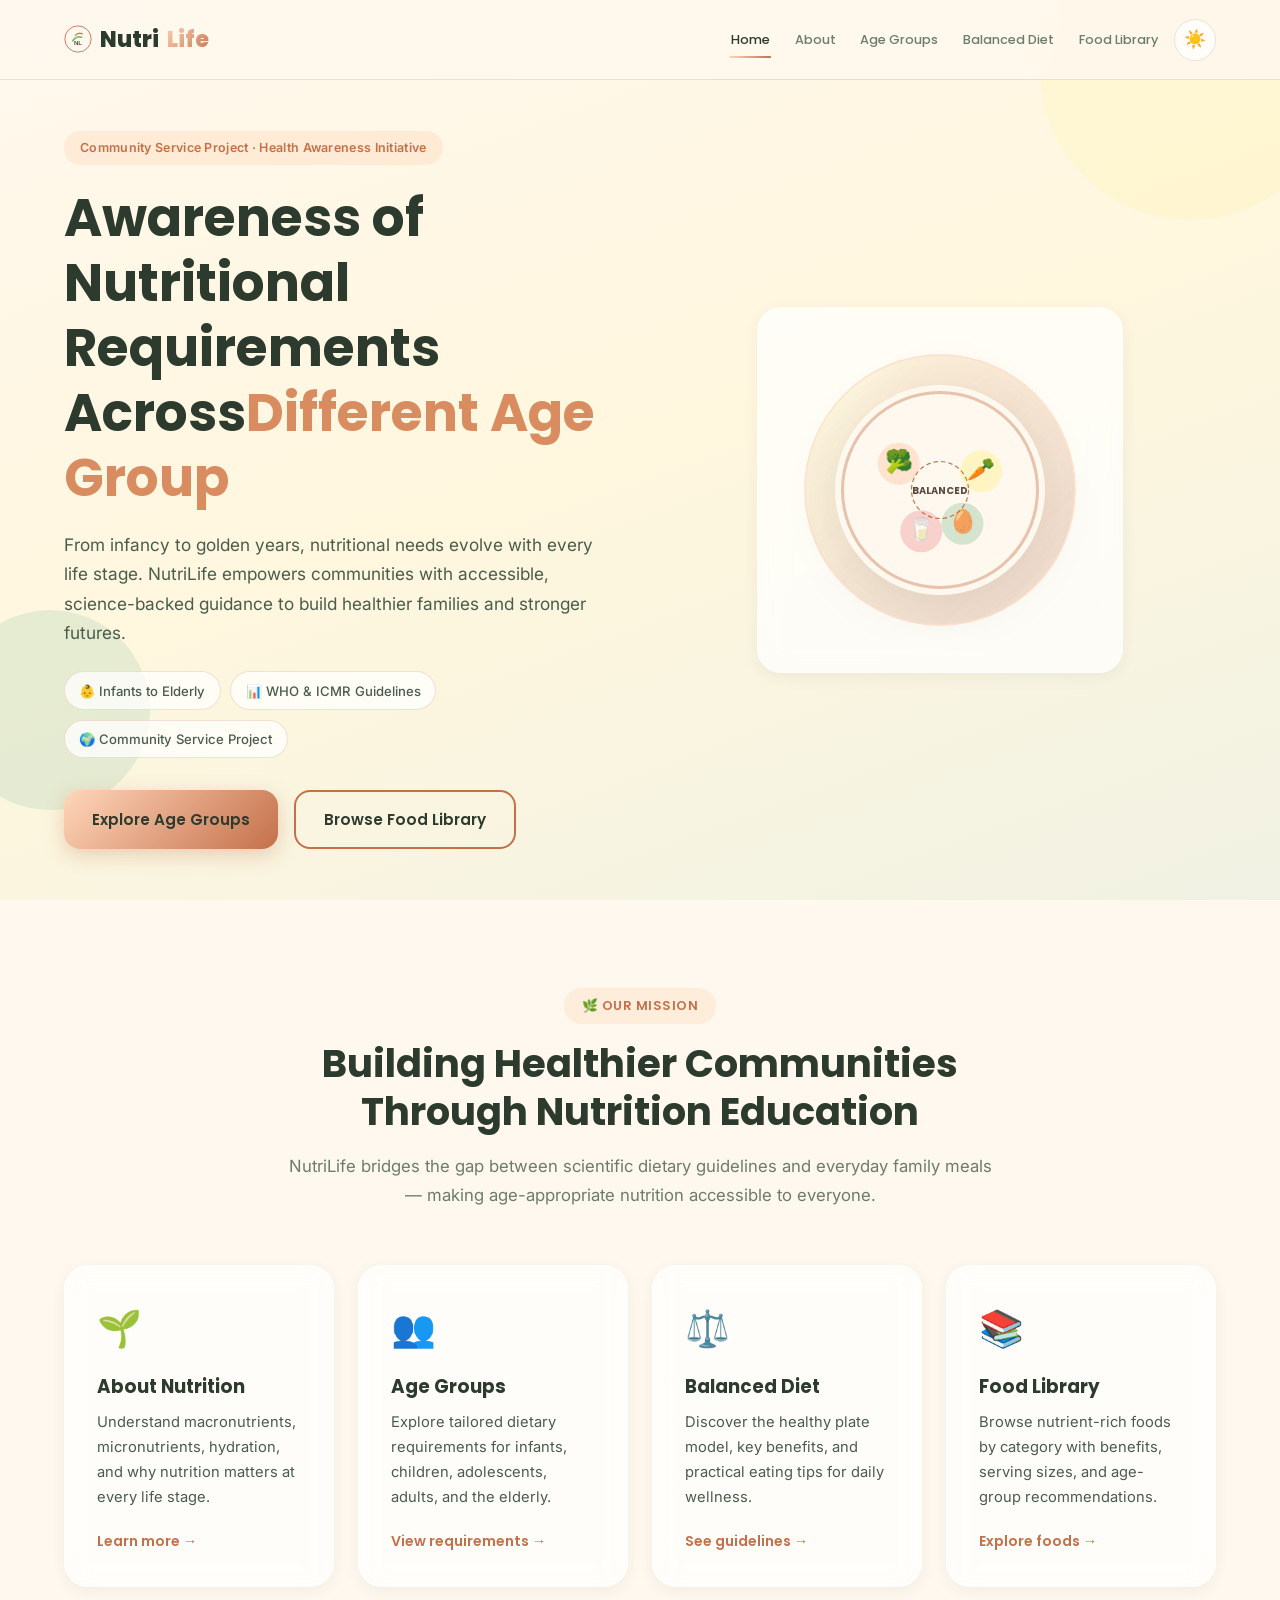
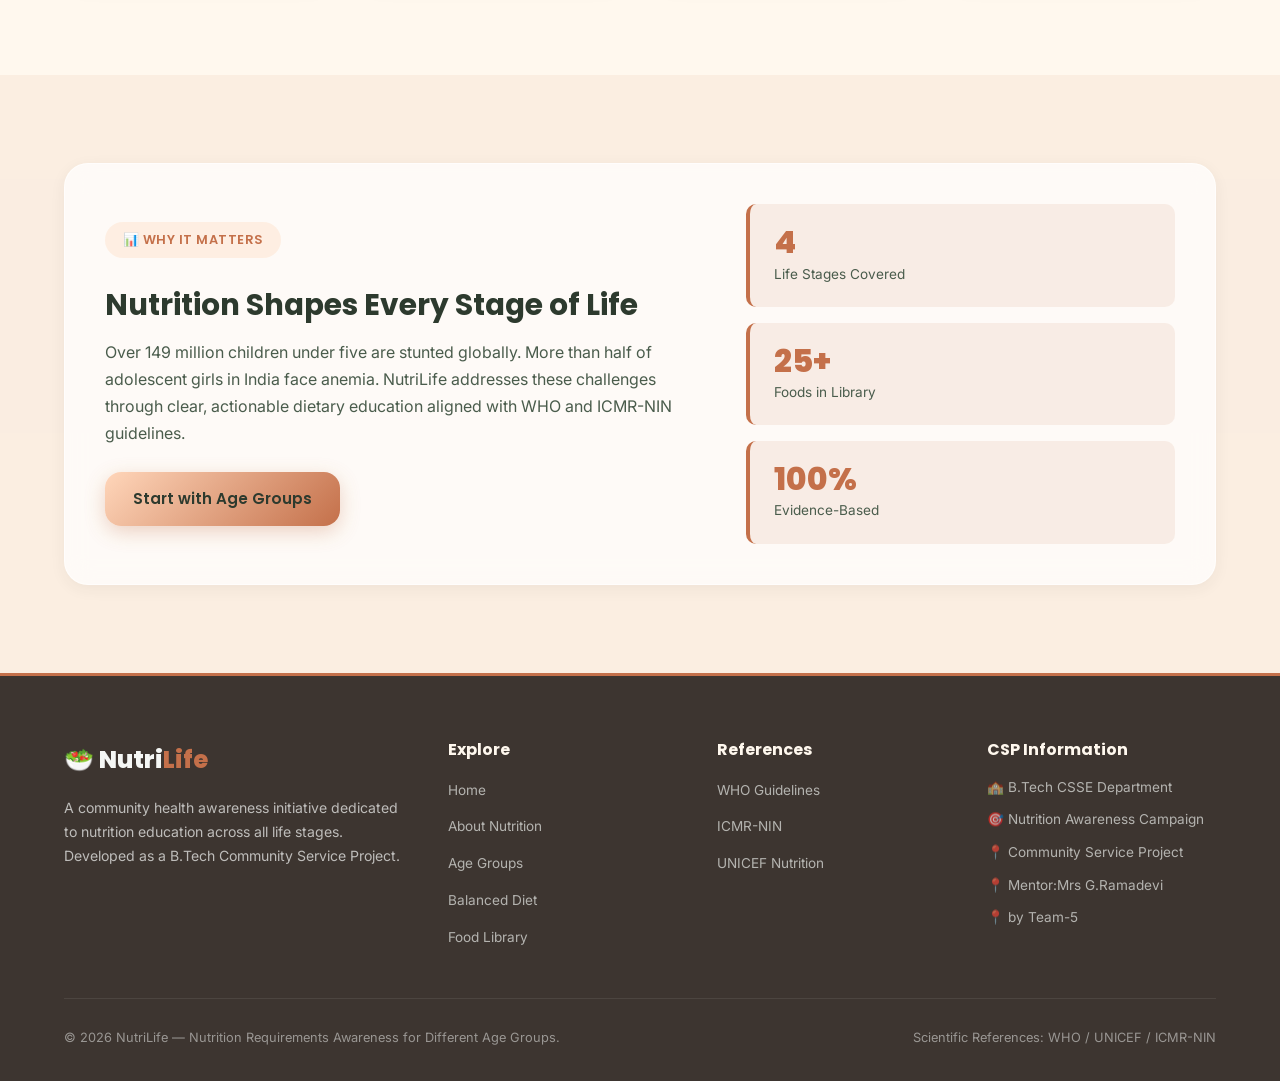
==== commit 3deb80fd: "Add files via upload" ====
--- a/NutriLife/index.html
+++ b/NutriLife/index.html
@@ -56,12 +56,12 @@
       <div class="container hero-grid">
         <div class="hero-content reveal">
           <span class="hero-tag">Community Service Project · Health Awareness Initiative</span>
-          <h1 class="hero-title">Nutrition Requirements Awareness for <span>Every Age Group</span></h1>
+          <h1 class="hero-title">Awareness of Nutritional Requirements Across<span>Different Age Group</span></h1>
           <p class="hero-desc">From infancy to golden years, nutritional needs evolve with every life stage. NutriLife empowers communities with accessible, science-backed guidance to build healthier families and stronger futures.</p>
           <div class="hero-badges">
             <span class="hero-badge">👶 Infants to Elderly</span>
             <span class="hero-badge">📊 WHO &amp; ICMR Guidelines</span>
-            <span class="hero-badge">🌍 Community Outreach</span>
+            <span class="hero-badge">🌍 Community Service Project</span>
           </div>
           <div class="hero-cta">
             <a href="age-groups.html" class="btn btn-primary">Explore Age Groups</a>
@@ -184,6 +184,8 @@
             <li>🏫 B.Tech CSSE Department</li>
             <li>🎯 Nutrition Awareness Campaign</li>
             <li>📍 Community Service Project</li>
+             <li>📍 Mentor:Mrs G.Ramadevi</li>
+             <li>📍 by Team-5</li>
           </ul>
         </div>
       </div>
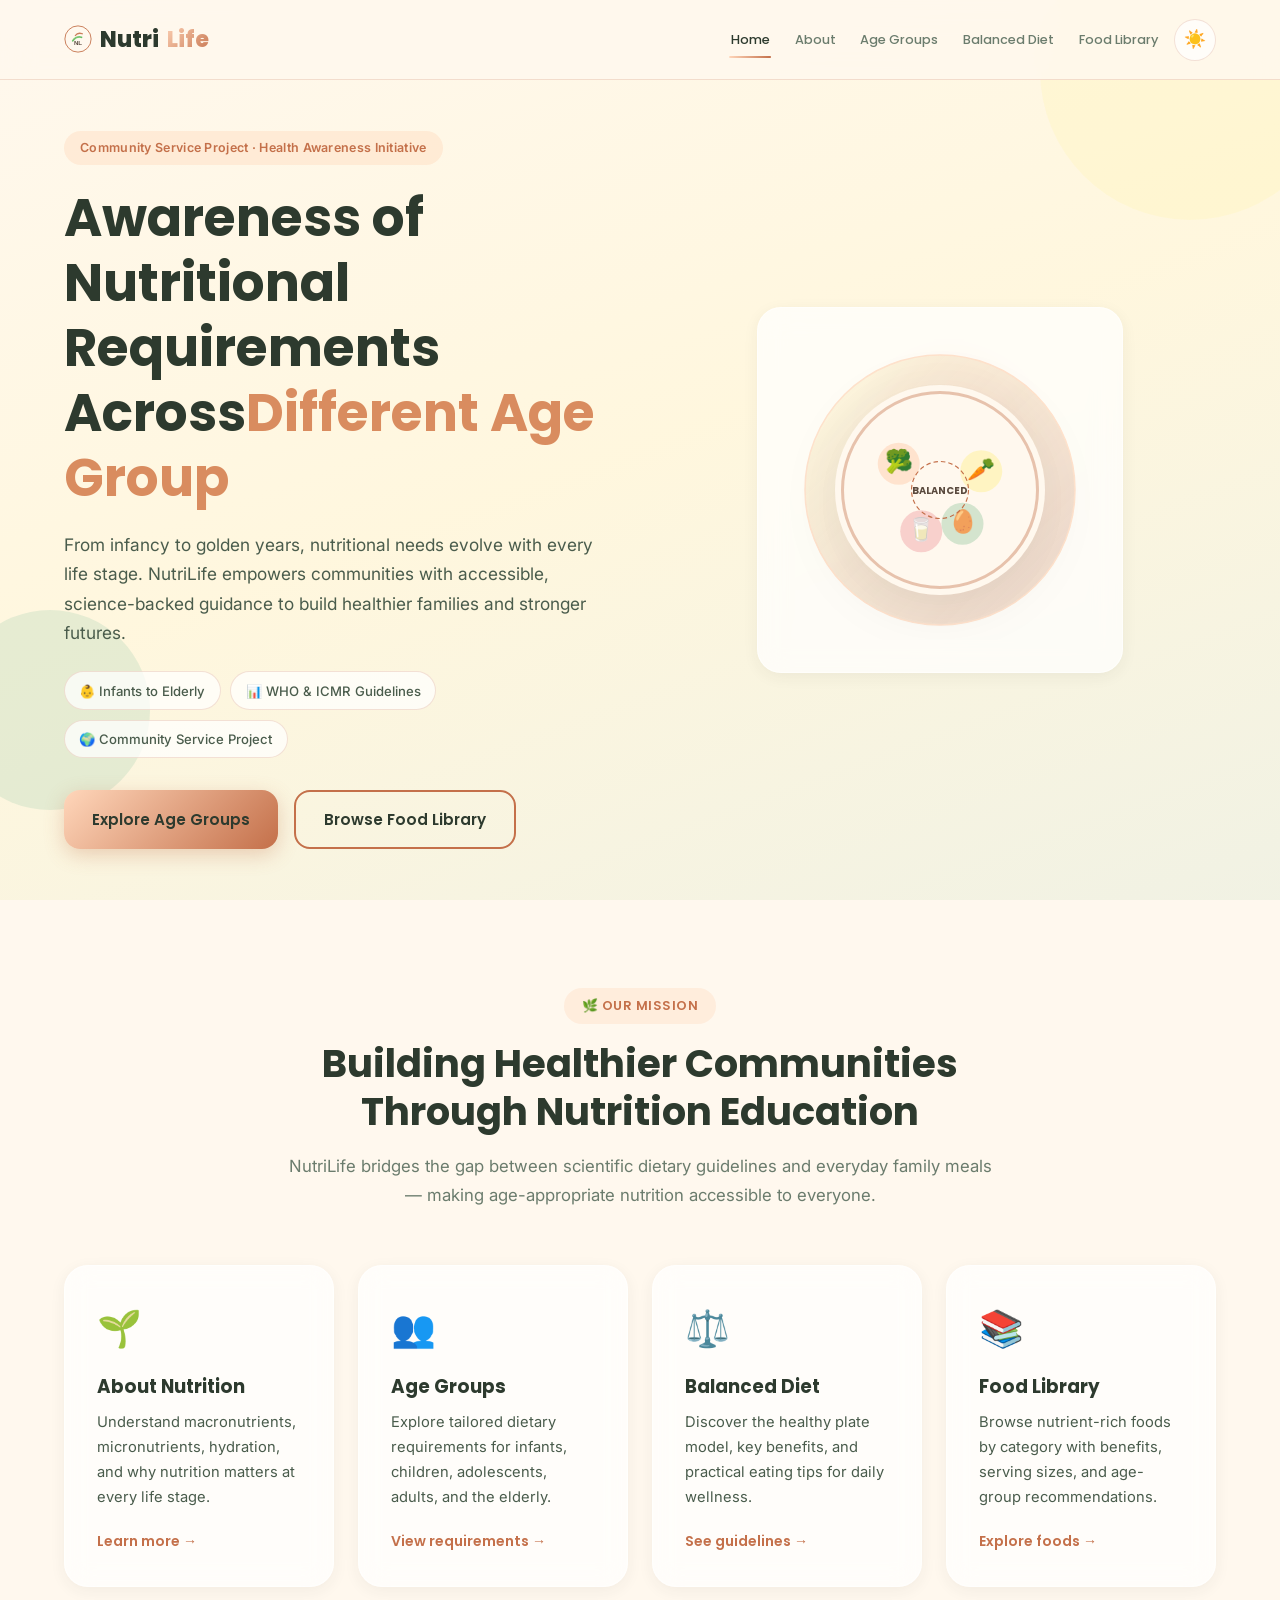
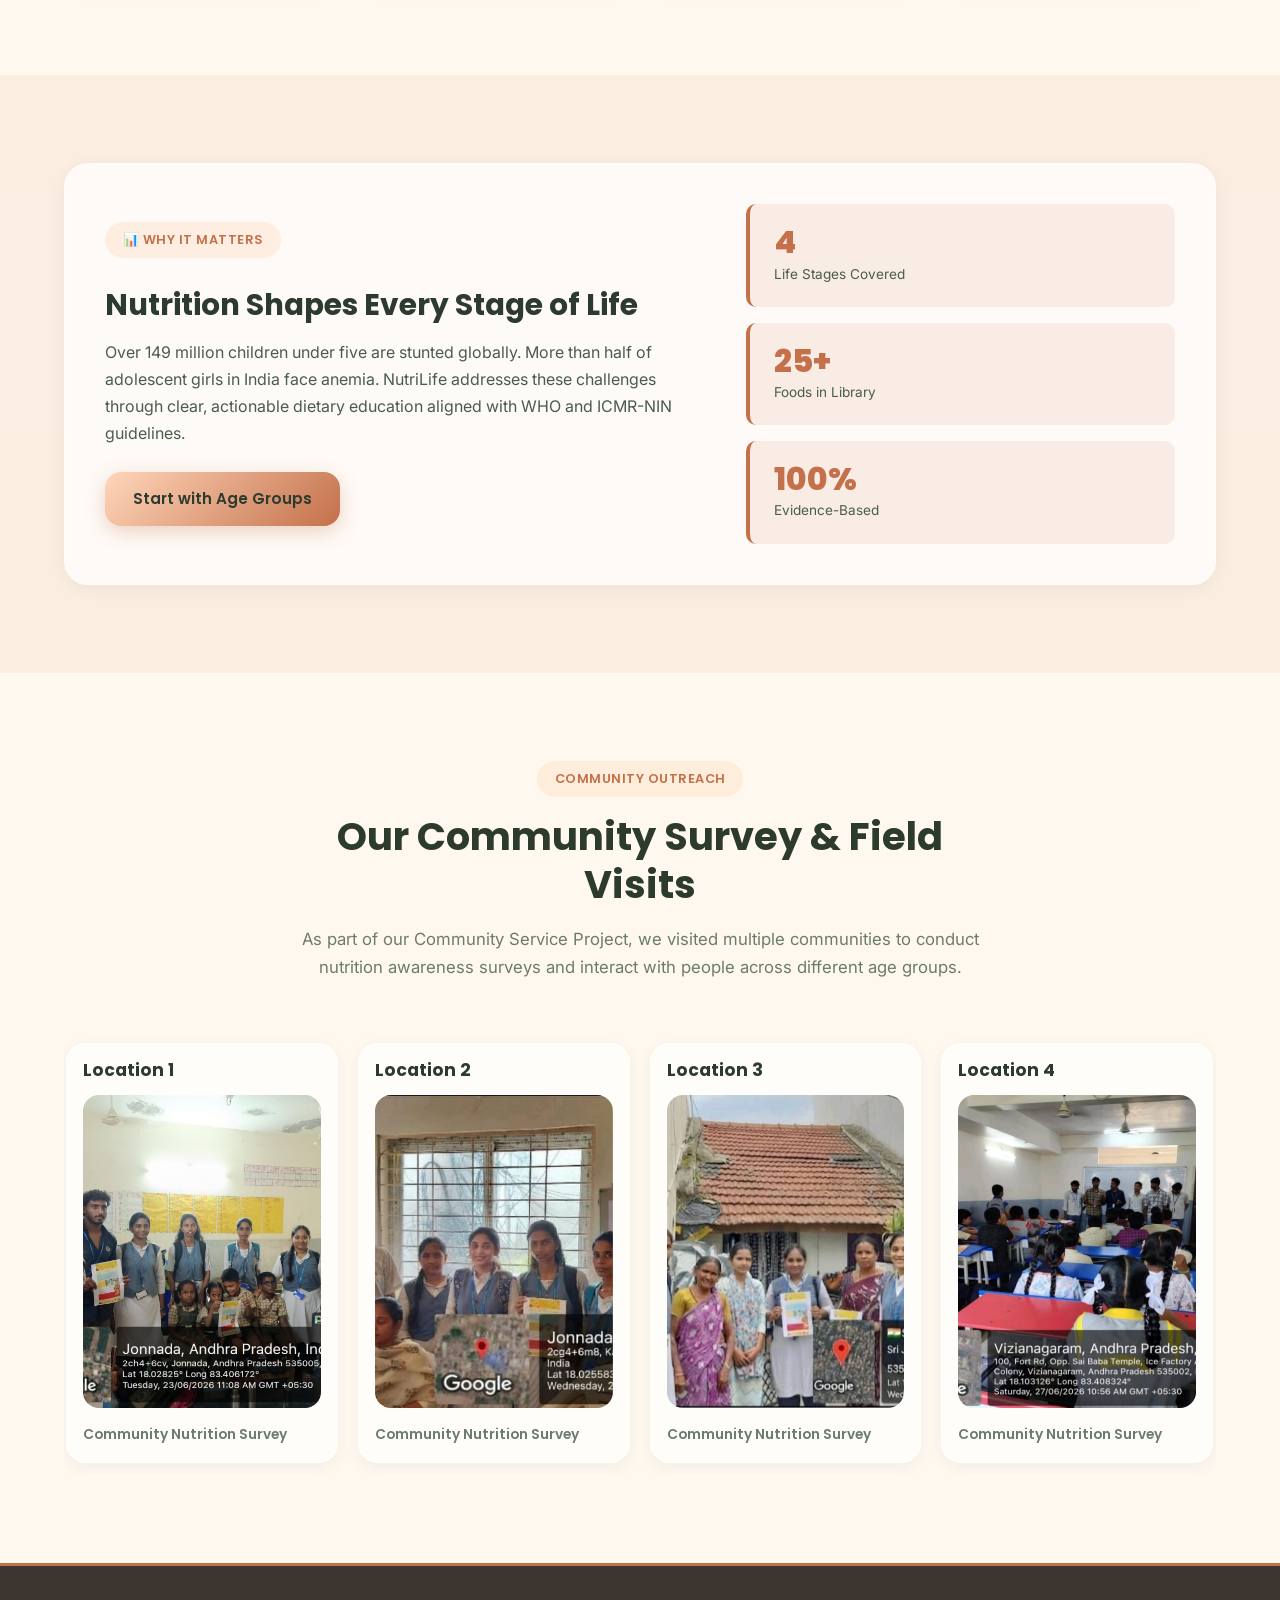
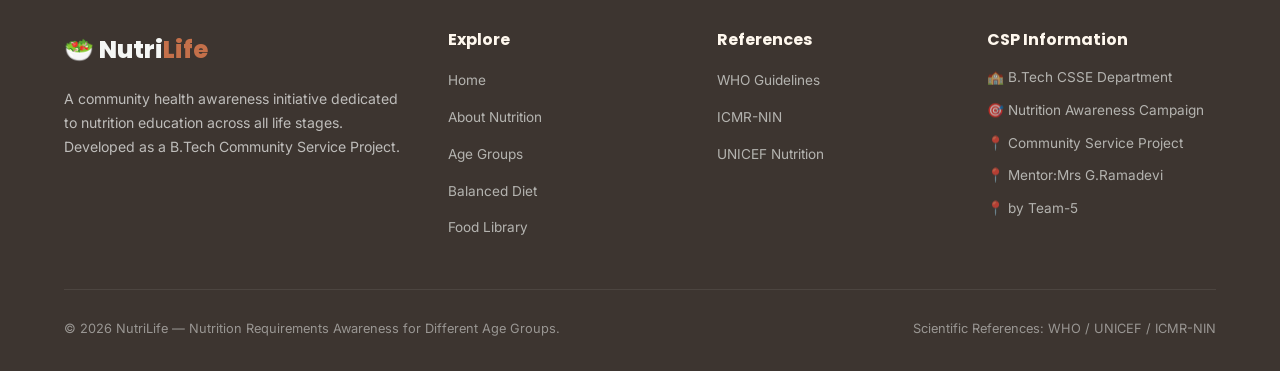
==== commit 9d37b9de: "Add files via upload" ====
--- a/NutriLife/index.html
+++ b/NutriLife/index.html
@@ -151,6 +151,77 @@
       </div>
     </section>
 
+    <section class="section survey-section" aria-labelledby="survey-title">
+      <div class="container">
+        <div class="section-header reveal">
+          <span class="section-tag">Community Outreach</span>
+          <h2 class="section-title" id="survey-title">Our Community Survey &amp; Field Visits</h2>
+          <p class="section-desc">As part of our Community Service Project, we visited multiple communities to conduct nutrition awareness surveys and interact with people across different age groups.</p>
+        </div>
+
+        <div class="survey-carousel reveal" aria-label="Community survey field visit photos">
+          <div class="survey-track">
+            <article class="survey-card glass-card">
+              <h3>Location 1</h3>
+              <div class="survey-image-wrap">
+                <img src="images/survey/survey1.jpeg" alt="Community nutrition survey field visit at Location 1" loading="lazy">
+              </div>
+              <p>Community Nutrition Survey</p>
+            </article>
+            <article class="survey-card glass-card">
+              <h3>Location 2</h3>
+              <div class="survey-image-wrap">
+                <img src="images/survey/survey2.jpeg" alt="Community nutrition survey field visit at Location 2" loading="lazy">
+              </div>
+              <p>Community Nutrition Survey</p>
+            </article>
+            <article class="survey-card glass-card">
+              <h3>Location 3</h3>
+              <div class="survey-image-wrap">
+                <img src="images/survey/survey3.jpeg" alt="Community nutrition survey field visit at Location 3" loading="lazy">
+              </div>
+              <p>Community Nutrition Survey</p>
+            </article>
+            <article class="survey-card glass-card">
+              <h3>Location 4</h3>
+              <div class="survey-image-wrap">
+                <img src="images/survey/survey4.jpeg" alt="Community nutrition survey field visit at Location 4" loading="lazy">
+              </div>
+              <p>Community Nutrition Survey</p>
+            </article>
+            <article class="survey-card glass-card">
+              <h3>Location 5</h3>
+              <div class="survey-image-wrap">
+                <img src="images/survey/survey5.jpeg" alt="Community nutrition survey field visit at Location 5" loading="lazy">
+              </div>
+              <p>Community Nutrition Survey</p>
+            </article>
+            <article class="survey-card glass-card">
+              <h3>Location 6</h3>
+              <div class="survey-image-wrap">
+                <img src="images/survey/survey6.jpeg" alt="Community nutrition survey field visit at Location 6" loading="lazy">
+              </div>
+              <p>Community Nutrition Survey</p>
+            </article>
+            <article class="survey-card glass-card">
+              <h3>Location 7</h3>
+              <div class="survey-image-wrap">
+                <img src="images/survey/survey7.jpeg" alt="Community nutrition survey field visit at Location 7" loading="lazy">
+              </div>
+              <p>Community Nutrition Survey</p>
+            </article>
+            <article class="survey-card glass-card">
+              <h3>Location 8</h3>
+              <div class="survey-image-wrap">
+                <img src="images/survey/survey8.jpeg" alt="Community nutrition survey field visit at Location 8" loading="lazy">
+              </div>
+              <p>Community Nutrition Survey</p>
+            </article>
+          </div>
+        </div>
+      </div>
+    </section>
+
   </main>
 
   <footer class="footer">
--- a/NutriLife/css/style.css
+++ b/NutriLife/css/style.css
@@ -713,6 +713,78 @@
   color: var(--text-secondary);
 }
 
+/* ---------- Home Survey Carousel ---------- */
+.survey-carousel {
+  overflow: hidden;
+  width: 100%;
+  padding: 0.35rem 0.15rem 0.75rem;
+}
+
+.survey-track {
+  --survey-card-gap: 1.25rem;
+  --survey-cards-visible: 4;
+  display: flex;
+  gap: var(--survey-card-gap);
+  transform: translate3d(0, 0, 0);
+  will-change: transform, opacity;
+}
+
+.survey-track.is-sliding {
+  opacity: 0.86;
+  transform: translate3d(calc(-1 * ((100% - (var(--survey-cards-visible) - 1) * var(--survey-card-gap)) / var(--survey-cards-visible) + var(--survey-card-gap))), 0, 0);
+  transition: transform 820ms cubic-bezier(0.4, 0, 0.2, 1), opacity 820ms cubic-bezier(0.4, 0, 0.2, 1);
+}
+
+.survey-card {
+  flex: 0 0 calc((100% - (var(--survey-cards-visible) - 1) * var(--survey-card-gap)) / var(--survey-cards-visible));
+  min-height: 420px;
+  padding: 1rem;
+  border-radius: 20px;
+  display: flex;
+  flex-direction: column;
+  overflow: hidden;
+  transition: transform var(--transition-normal), box-shadow var(--transition-normal), background var(--transition-normal);
+}
+
+.survey-card:hover {
+  transform: translateY(-8px);
+  box-shadow: var(--shadow-lg);
+}
+
+.survey-card h3 {
+  margin-bottom: 0.85rem;
+  font-size: 1.08rem;
+}
+
+.survey-image-wrap {
+  flex: 1;
+  min-height: 300px;
+  border-radius: 16px;
+  overflow: hidden;
+  background: rgba(196, 112, 74, 0.08);
+}
+
+.survey-image-wrap img {
+  width: 100%;
+  height: 100%;
+  object-fit: cover;
+  transform: scale(1);
+  transition: transform var(--transition-normal);
+  will-change: transform;
+}
+
+.survey-card:hover .survey-image-wrap img {
+  transform: scale(1.035);
+}
+
+.survey-card p {
+  margin: 0.9rem 0 0;
+  font-family: var(--font-display);
+  font-size: 0.86rem;
+  font-weight: 600;
+  color: var(--text-muted);
+}
+
 /* ---------- Guidelines Grid (About Page) ---------- */
 .guidelines-grid {
   display: grid;
@@ -1835,6 +1907,7 @@
   .home-highlight { grid-template-columns: 1fr; }
   .about-nutrition-layout .about-intro { grid-template-columns: 1fr; }
   .about-cards { --about-cards-visible: 3; }
+  .survey-track { --survey-cards-visible: 2; }
 }
 
 /* ---------- Responsive: Tablet (768px) ---------- */
@@ -1895,6 +1968,7 @@
   .hero-plate { padding: 1rem; }
 
   .about-cards { --about-cards-visible: 2; }
+  .survey-card { min-height: 390px; }
   .age-explorer-cards { grid-template-columns: repeat(2, 1fr); }
   .age-tabs { gap: 0.5rem; }
   .age-req-grid { grid-template-columns: 1fr; }
@@ -1913,6 +1987,15 @@
 
   .stats-grid { grid-template-columns: 1fr; }
   .about-cards { --about-cards-visible: 1; }
+  .survey-track {
+    --survey-card-gap: 1rem;
+    --survey-cards-visible: 1;
+  }
+  .survey-card {
+    min-height: 380px;
+    padding: 0.85rem;
+  }
+  .survey-image-wrap { min-height: 285px; }
   .about-nutrition-layout .about-intro { padding: 1.75rem; }
   .age-explorer-cards { grid-template-columns: 1fr; }
   .age-tab { flex: 1 1 100%; }
